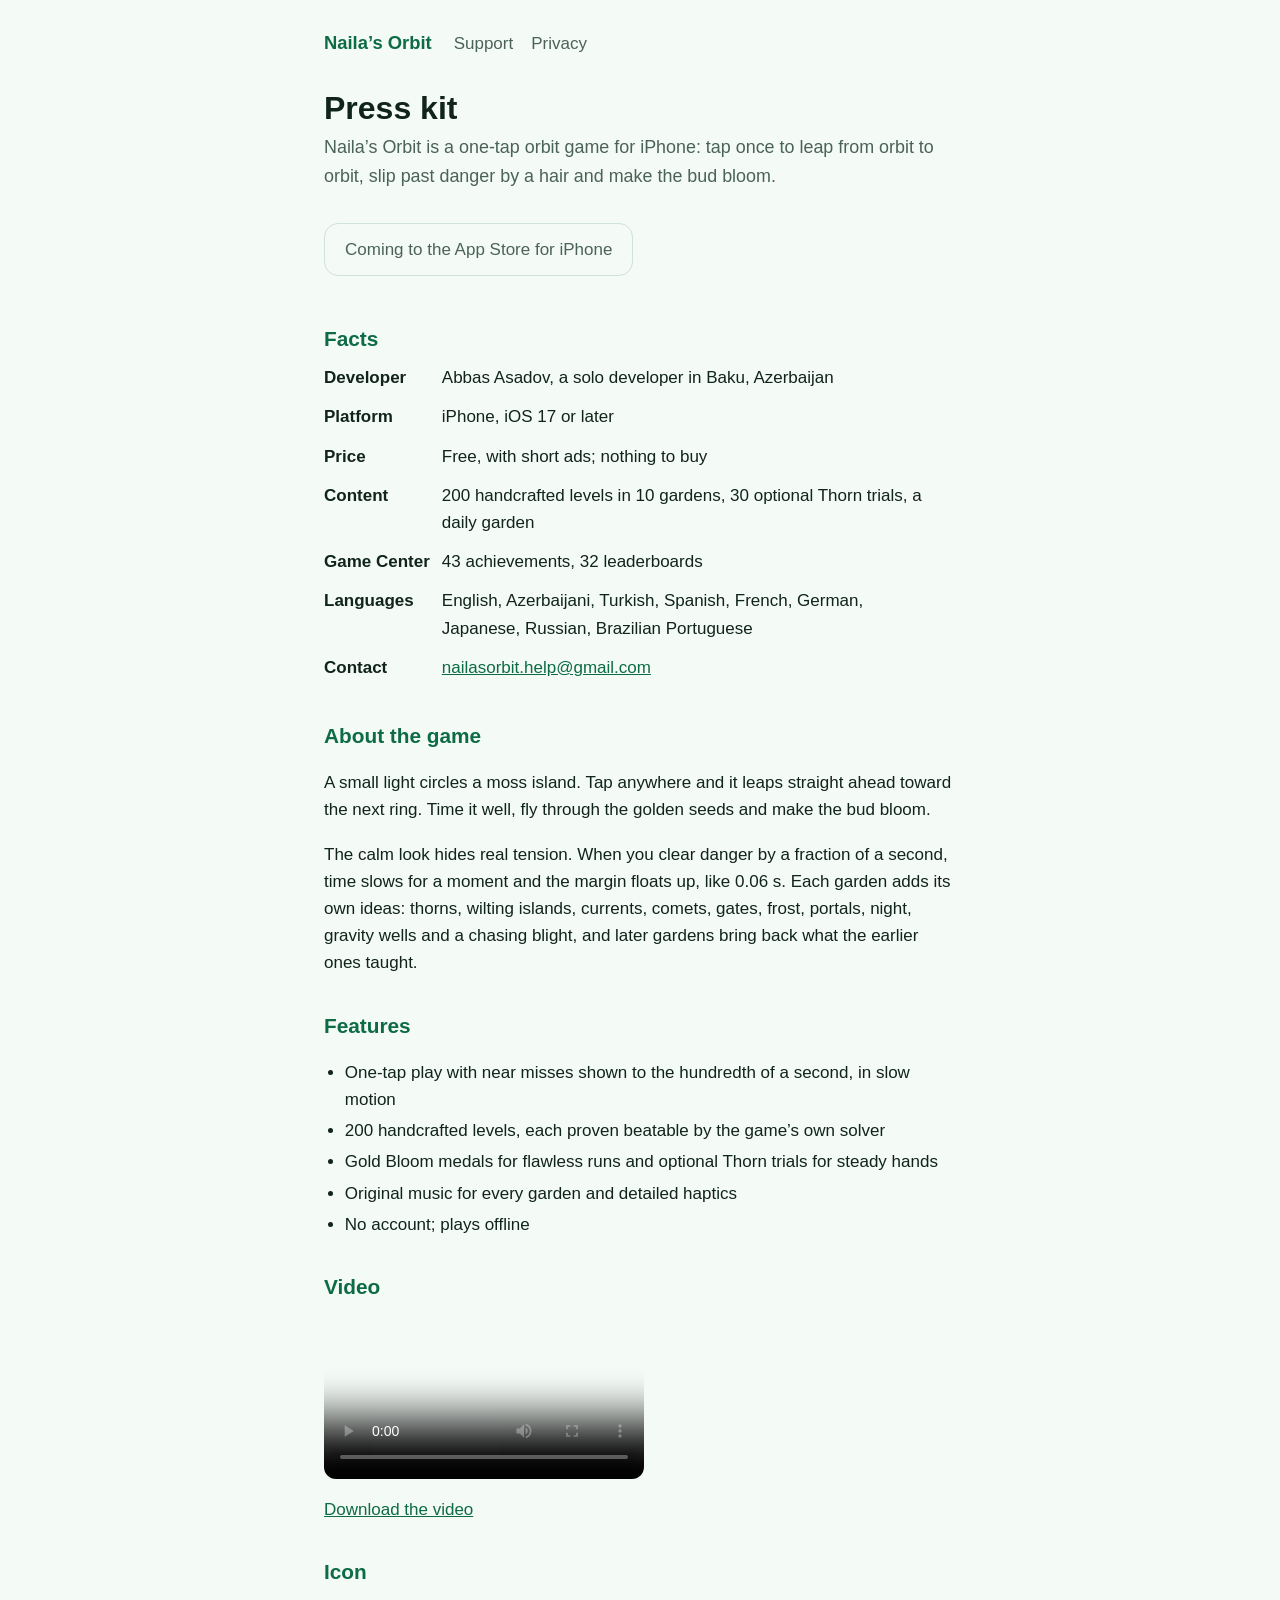
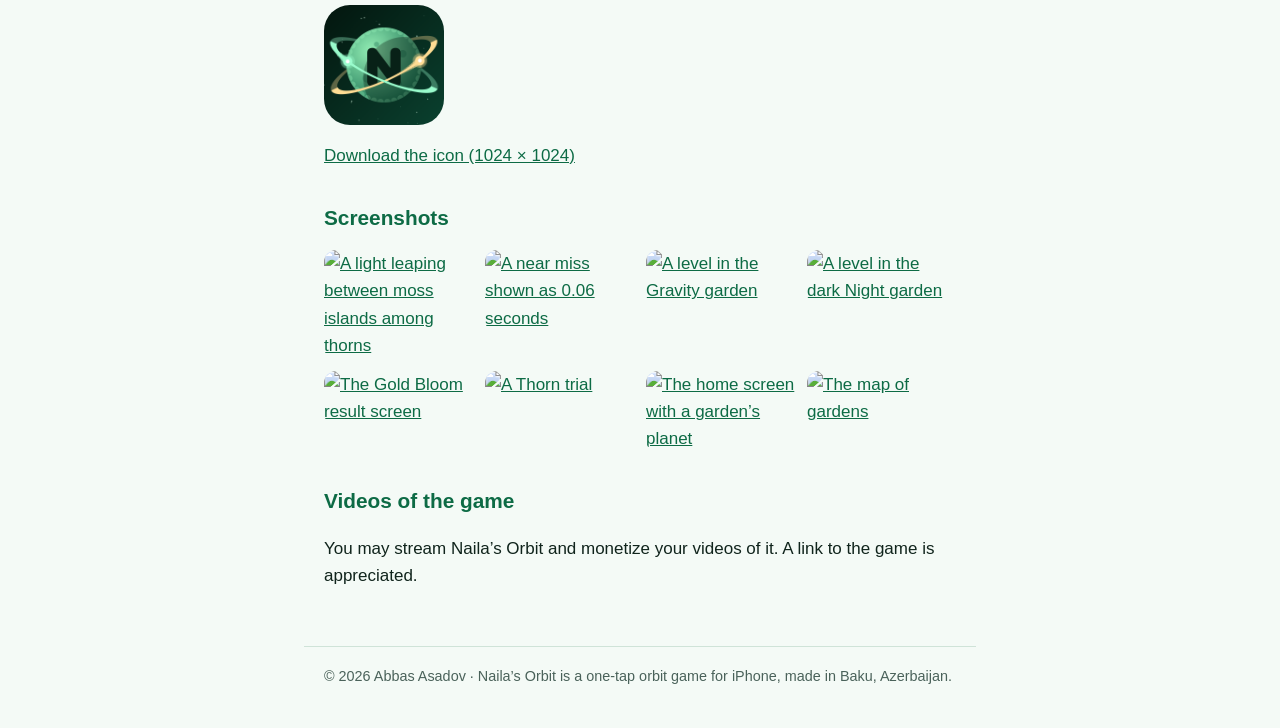
==== press/index.html @ af1edfb5 "Press kit: facts, icon, video" ====
<!doctype html>
<html lang="en">
<head>
<meta charset="utf-8">
<meta name="viewport" content="width=device-width, initial-scale=1">
<meta name="color-scheme" content="dark light">
<title>Naila’s Orbit Press Kit</title>
<meta name="description" content="Facts, screenshots, video and contact for Naila’s Orbit, a one-tap orbit game for iPhone.">
<link rel="stylesheet" href="../style.css">
<style>
.shots{display:grid;grid-template-columns:repeat(auto-fill,minmax(140px,1fr));gap:12px;margin:16px 0}
.shots img{width:100%;height:auto;border-radius:12px;display:block}
video{width:100%;max-width:320px;border-radius:12px;display:block;margin:16px 0}
.icon{width:120px;height:120px;border-radius:26px;display:block;margin:16px 0}
table{border-collapse:collapse;width:100%}
th,td{text-align:left;vertical-align:top;padding:6px 12px 6px 0}
th{font-weight:600;white-space:nowrap}
</style>
</head>
<body>
<header>
<a class="brand" href="../">Naila’s Orbit</a>
<nav aria-label="Pages"><a href="../support/">Support</a><a href="../privacy/">Privacy</a></nav>
</header>
<main>
<h1>Press kit</h1>
<p class="lead">Naila’s Orbit is a one-tap orbit game for iPhone: tap once to leap from orbit to orbit, slip past danger by a hair and make the bud bloom.</p>
<span class="soon">Coming to the App Store for iPhone</span>

<h2>Facts</h2>
<table>
<tr><th scope="row">Developer</th><td>Abbas Asadov, a solo developer in Baku, Azerbaijan</td></tr>
<tr><th scope="row">Platform</th><td>iPhone, iOS 17 or later</td></tr>
<tr><th scope="row">Price</th><td>Free, with short ads; nothing to buy</td></tr>
<tr><th scope="row">Content</th><td>200 handcrafted levels in 10 gardens, 30 optional Thorn trials, a daily garden</td></tr>
<tr><th scope="row">Game Center</th><td>43 achievements, 32 leaderboards</td></tr>
<tr><th scope="row">Languages</th><td>English, Azerbaijani, Turkish, Spanish, French, German, Japanese, Russian, Brazilian Portuguese</td></tr>
<tr><th scope="row">Contact</th><td><a href="mailto:nailasorbit.help@gmail.com">nailasorbit.help@gmail.com</a></td></tr>
</table>

<h2>About the game</h2>
<p>A small light circles a moss island. Tap anywhere and it leaps straight ahead toward the next ring. Time it well, fly through the golden seeds and make the bud bloom.</p>
<p>The calm look hides real tension. When you clear danger by a fraction of a second, time slows for a moment and the margin floats up, like 0.06 s. Each garden adds its own ideas: thorns, wilting islands, currents, comets, gates, frost, portals, night, gravity wells and a chasing blight, and later gardens bring back what the earlier ones taught.</p>

<h2>Features</h2>
<ul>
<li>One-tap play with near misses shown to the hundredth of a second, in slow motion</li>
<li>200 handcrafted levels, each proven beatable by the game’s own solver</li>
<li>Gold Bloom medals for flawless runs and optional Thorn trials for steady hands</li>
<li>Original music for every garden and detailed haptics</li>
<li>No account; plays offline</li>
</ul>

<h2>Video</h2>
<video controls playsinline preload="metadata" poster="shots/01.jpg" src="preview.mp4" aria-label="Gameplay preview of Naila’s Orbit"></video>
<p><a href="preview.mp4">Download the video</a></p>

<h2>Icon</h2>
<img class="icon" src="icon.png" alt="The Naila’s Orbit app icon">
<p><a href="icon.png">Download the icon (1024 × 1024)</a></p>

<h2>Screenshots</h2>
<div class="shots">
<a href="shots/01.jpg"><img loading="lazy" src="shots/01.jpg" alt="A light leaping between moss islands among thorns"></a>
<a href="shots/02.jpg"><img loading="lazy" src="shots/02.jpg" alt="A near miss shown as 0.06 seconds"></a>
<a href="shots/03.jpg"><img loading="lazy" src="shots/03.jpg" alt="A level in the Gravity garden"></a>
<a href="shots/04.jpg"><img loading="lazy" src="shots/04.jpg" alt="A level in the dark Night garden"></a>
<a href="shots/05.jpg"><img loading="lazy" src="shots/05.jpg" alt="The Gold Bloom result screen"></a>
<a href="shots/06.jpg"><img loading="lazy" src="shots/06.jpg" alt="A Thorn trial"></a>
<a href="shots/07.jpg"><img loading="lazy" src="shots/07.jpg" alt="The home screen with a garden’s planet"></a>
<a href="shots/08.jpg"><img loading="lazy" src="shots/08.jpg" alt="The map of gardens"></a>
</div>

<h2>Videos of the game</h2>
<p>You may stream Naila’s Orbit and monetize your videos of it. A link to the game is appreciated.</p>
</main>
<footer>© 2026 Abbas Asadov · Naila’s Orbit is a one-tap orbit game for iPhone, made in Baku, Azerbaijan.</footer>
</body>
</html>
---- style.css ----
:root { color-scheme: dark light; --bg: #0b1514; --card: #12201e; --text: #eff8f1; --muted: #a7bbb1;
  --mint: #8cffc2; --line: #24403a; --warn: #ffe27a; --warn-text: #2b2200; }
@media (prefers-color-scheme: light) {
  :root { --bg: #f4faf6; --card: #ffffff; --text: #10241c; --muted: #4a625a; --mint: #0d6b45; --line: #cfe3d8; }
}
* { box-sizing: border-box; }
body { margin: 0; background: var(--bg); color: var(--text); line-height: 1.6;
  font: 17px/1.6 ui-rounded, -apple-system, BlinkMacSystemFont, "Segoe UI", Roboto, sans-serif; }
header, main, footer { max-width: 42rem; margin: 0 auto; padding: 0 20px; }
header { padding-top: 28px; display: flex; flex-wrap: wrap; gap: 8px 22px; align-items: baseline; }
header a.brand { font-weight: 800; font-size: 1.15rem; color: var(--mint); text-decoration: none; }
nav a { margin-right: 18px; color: var(--muted); text-decoration: none; }
nav a:hover, nav a:focus { color: var(--text); text-decoration: underline; }
main { padding-top: 12px; padding-bottom: 40px; }
h1 { font-size: 2rem; line-height: 1.2; margin: 1.2rem 0 0.4rem; }
h2 { font-size: 1.3rem; margin: 2rem 0 0.2rem; color: var(--mint); }
h3 { font-size: 1.08rem; margin: 1.4rem 0 0; }
a { color: var(--mint); }
ul { padding-left: 1.3rem; } li { margin: 0.25rem 0; }
code { background: var(--card); border: 1px solid var(--line); border-radius: 6px; padding: 0 5px; font-size: 0.92em; }
footer { padding-bottom: 40px; color: var(--muted); font-size: 0.9rem; border-top: 1px solid var(--line);
  padding-top: 18px; max-width: 42rem; }
.lead { font-size: 1.12rem; color: var(--muted); margin-top: 0; }
.cta { display: inline-block; margin: 14px 0; padding: 12px 20px; border-radius: 14px; background: var(--mint);
  color: #06201a; font-weight: 800; text-decoration: none; }
.soon { display: inline-block; margin: 14px 0; padding: 12px 20px; border-radius: 14px; border: 1px solid var(--line);
  color: var(--muted); }
mark.todo { background: var(--warn); color: var(--warn-text); padding: 0 4px; border-radius: 4px; font-weight: 700; }
.draft { background: var(--warn); color: var(--warn-text); text-align: center; padding: 8px 12px; font-weight: 700; }
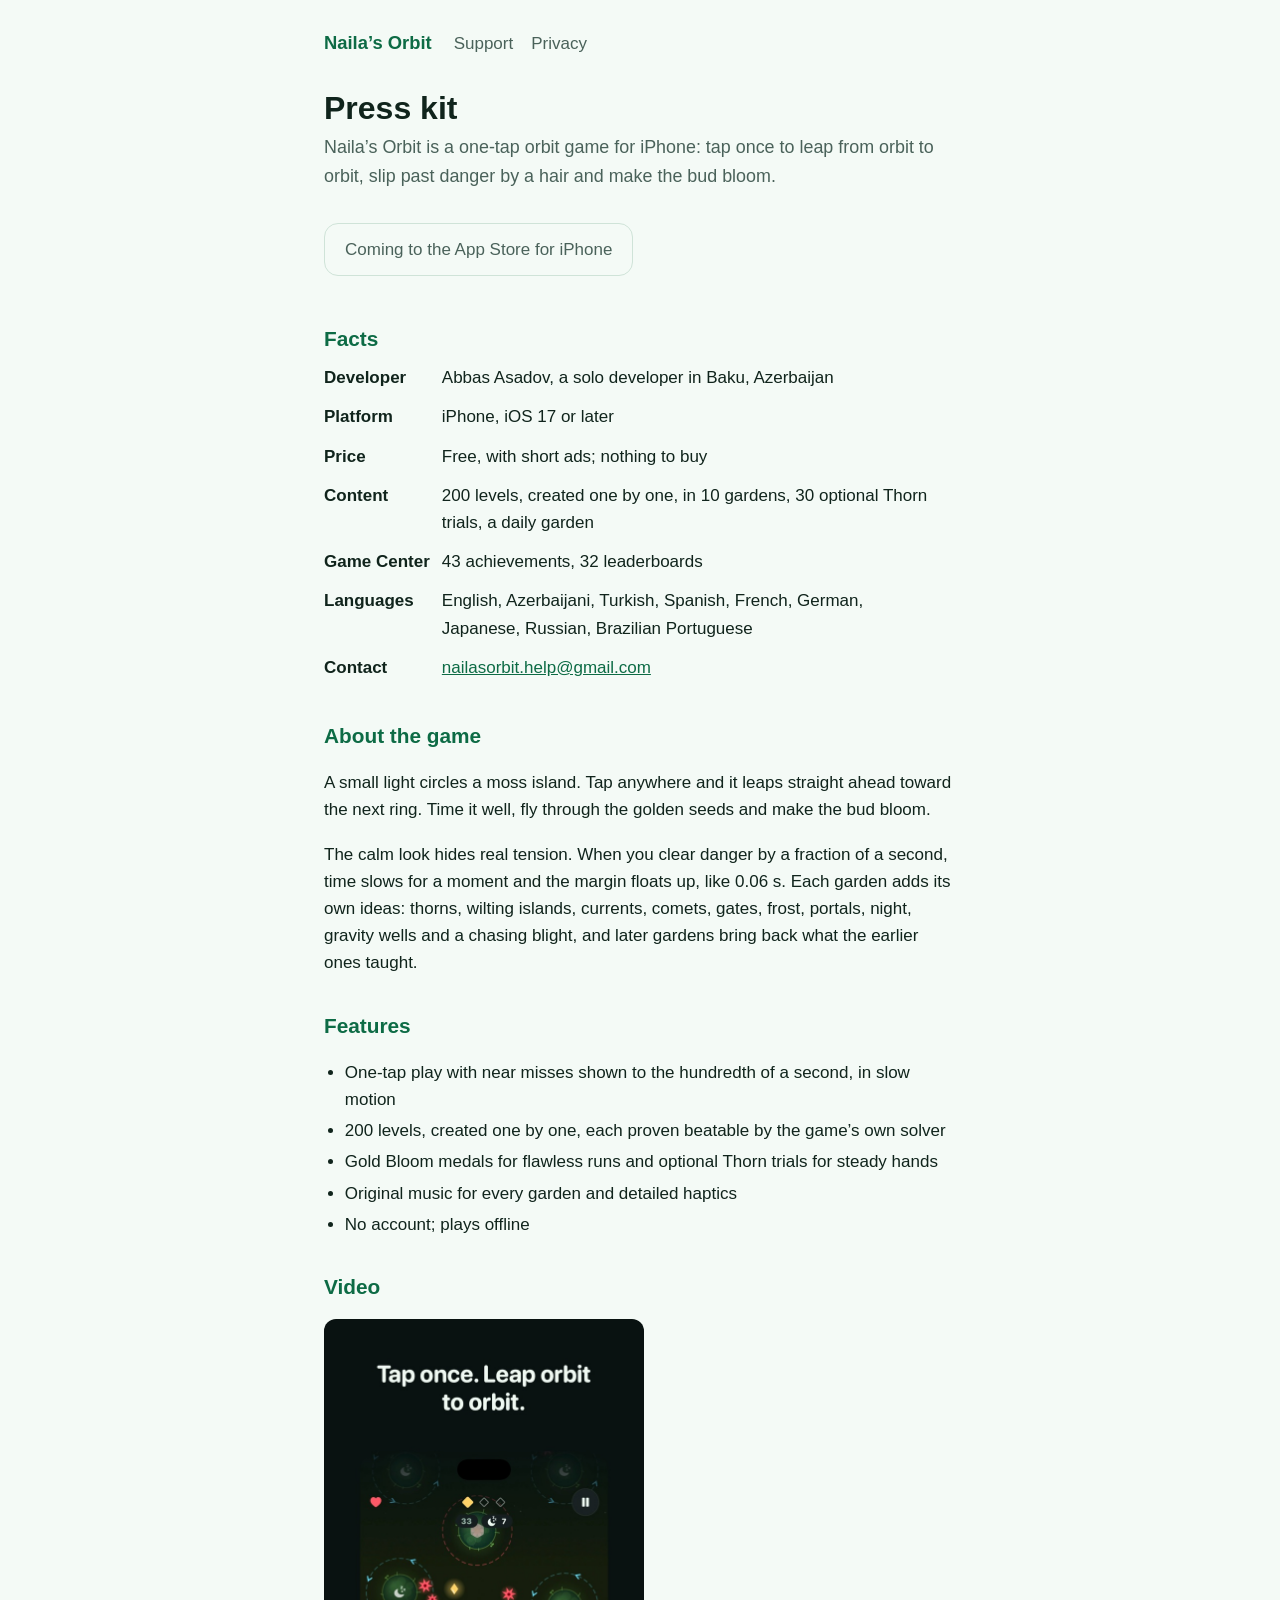
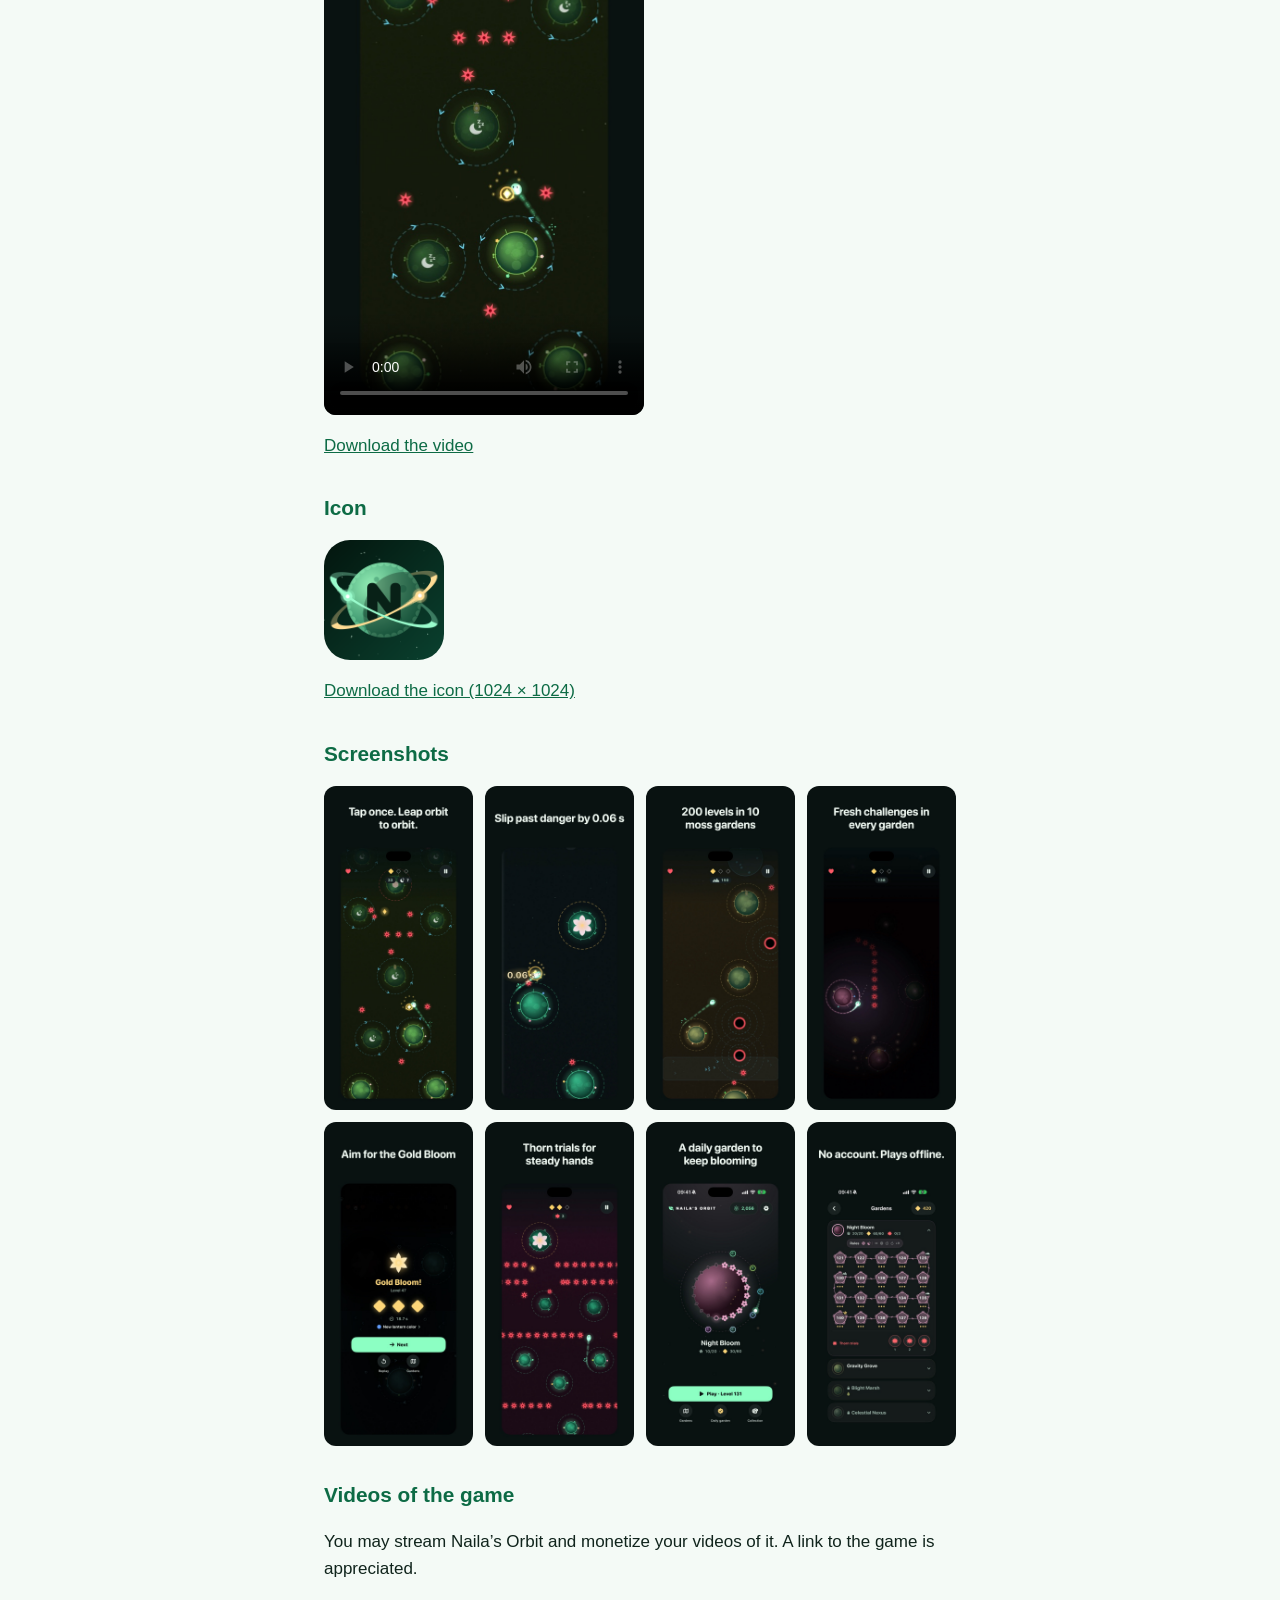
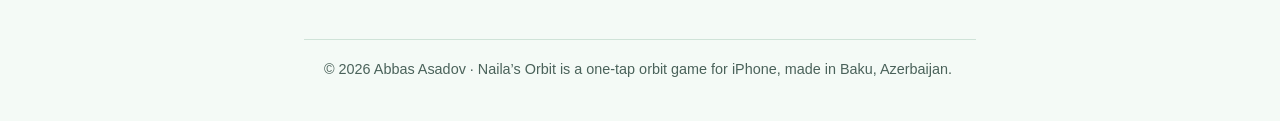
==== commit c967d44a: "Press kit: levels are created one by one Co-Authored-By: Claude Opus 5.5 <noreply@anthropic.com>" ====
--- a/press/index.html
+++ b/press/index.html
@@ -32,7 +32,7 @@
 <tr><th scope="row">Developer</th><td>Abbas Asadov, a solo developer in Baku, Azerbaijan</td></tr>
 <tr><th scope="row">Platform</th><td>iPhone, iOS 17 or later</td></tr>
 <tr><th scope="row">Price</th><td>Free, with short ads; nothing to buy</td></tr>
-<tr><th scope="row">Content</th><td>200 handcrafted levels in 10 gardens, 30 optional Thorn trials, a daily garden</td></tr>
+<tr><th scope="row">Content</th><td>200 levels, created one by one, in 10 gardens, 30 optional Thorn trials, a daily garden</td></tr>
 <tr><th scope="row">Game Center</th><td>43 achievements, 32 leaderboards</td></tr>
 <tr><th scope="row">Languages</th><td>English, Azerbaijani, Turkish, Spanish, French, German, Japanese, Russian, Brazilian Portuguese</td></tr>
 <tr><th scope="row">Contact</th><td><a href="mailto:nailasorbit.help@gmail.com">nailasorbit.help@gmail.com</a></td></tr>
@@ -45,7 +45,7 @@
 <h2>Features</h2>
 <ul>
 <li>One-tap play with near misses shown to the hundredth of a second, in slow motion</li>
-<li>200 handcrafted levels, each proven beatable by the game’s own solver</li>
+<li>200 levels, created one by one, each proven beatable by the game’s own solver</li>
 <li>Gold Bloom medals for flawless runs and optional Thorn trials for steady hands</li>
 <li>Original music for every garden and detailed haptics</li>
 <li>No account; plays offline</li>
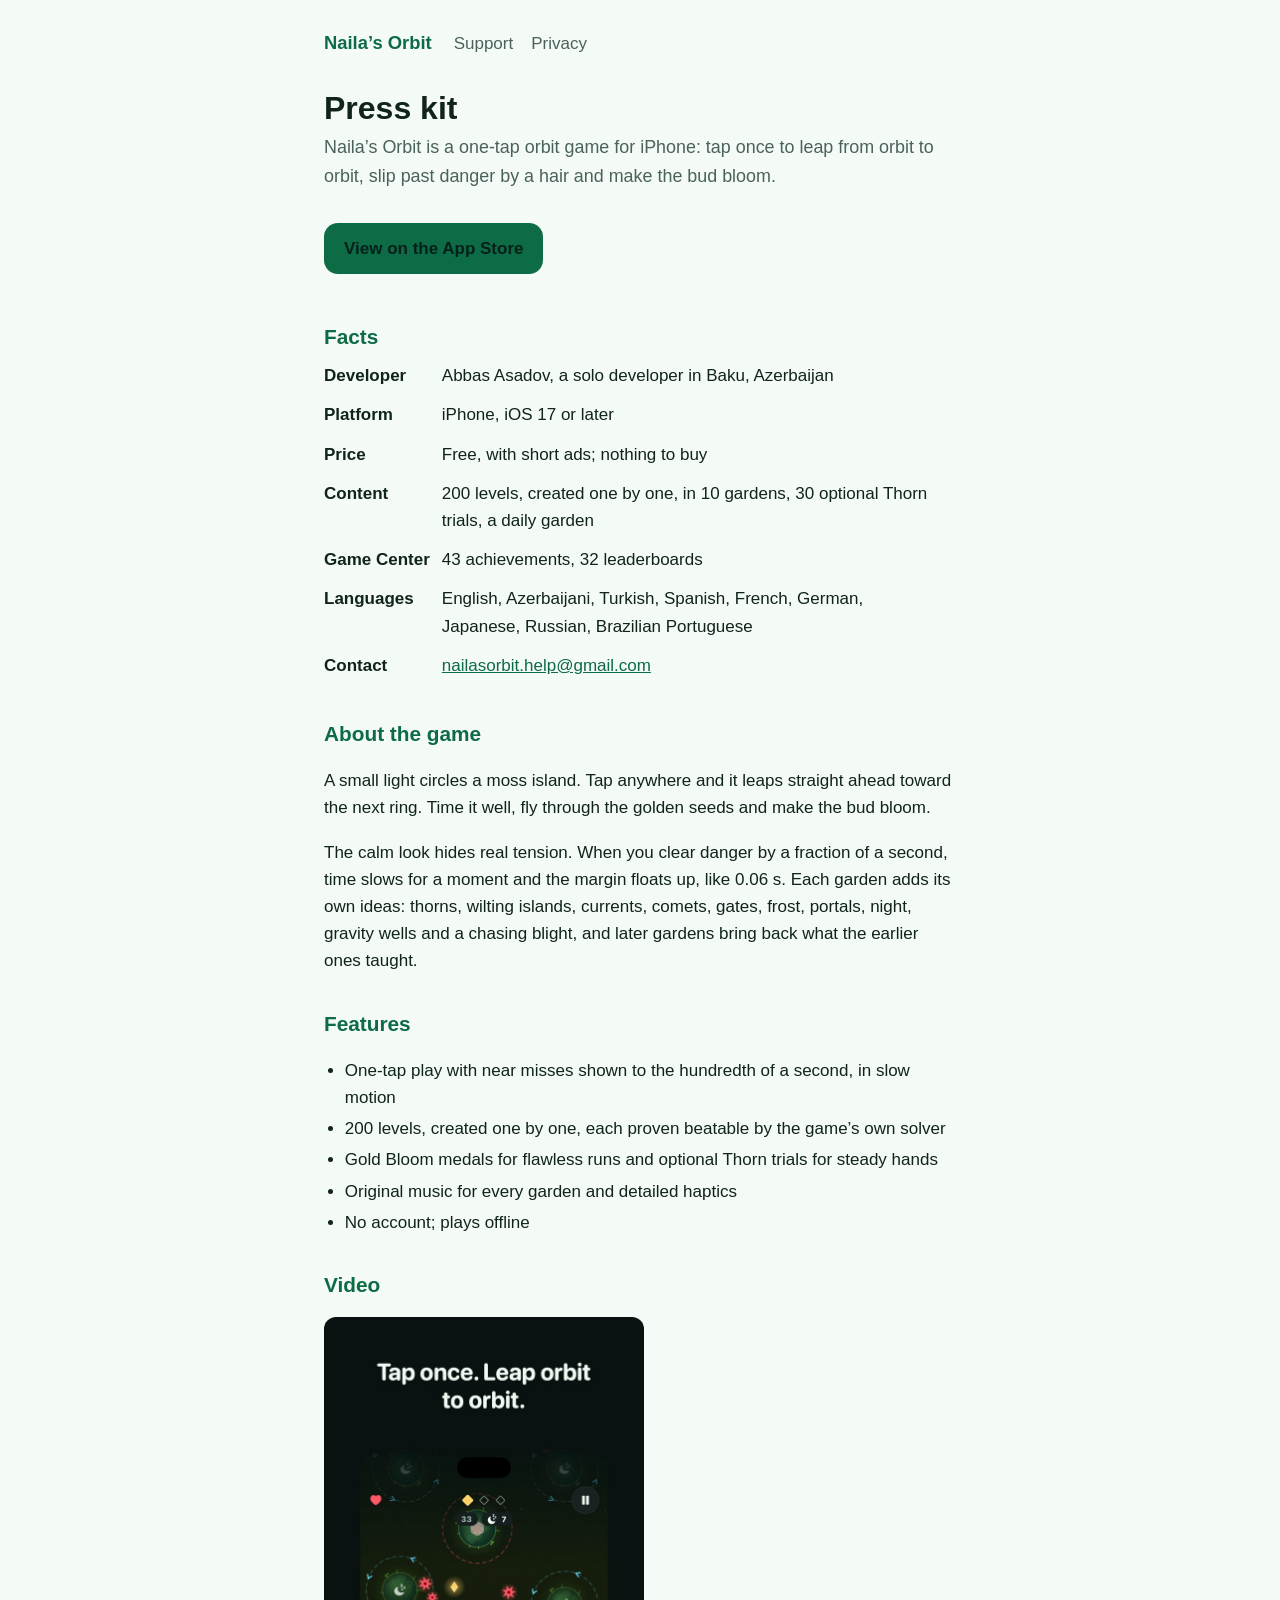
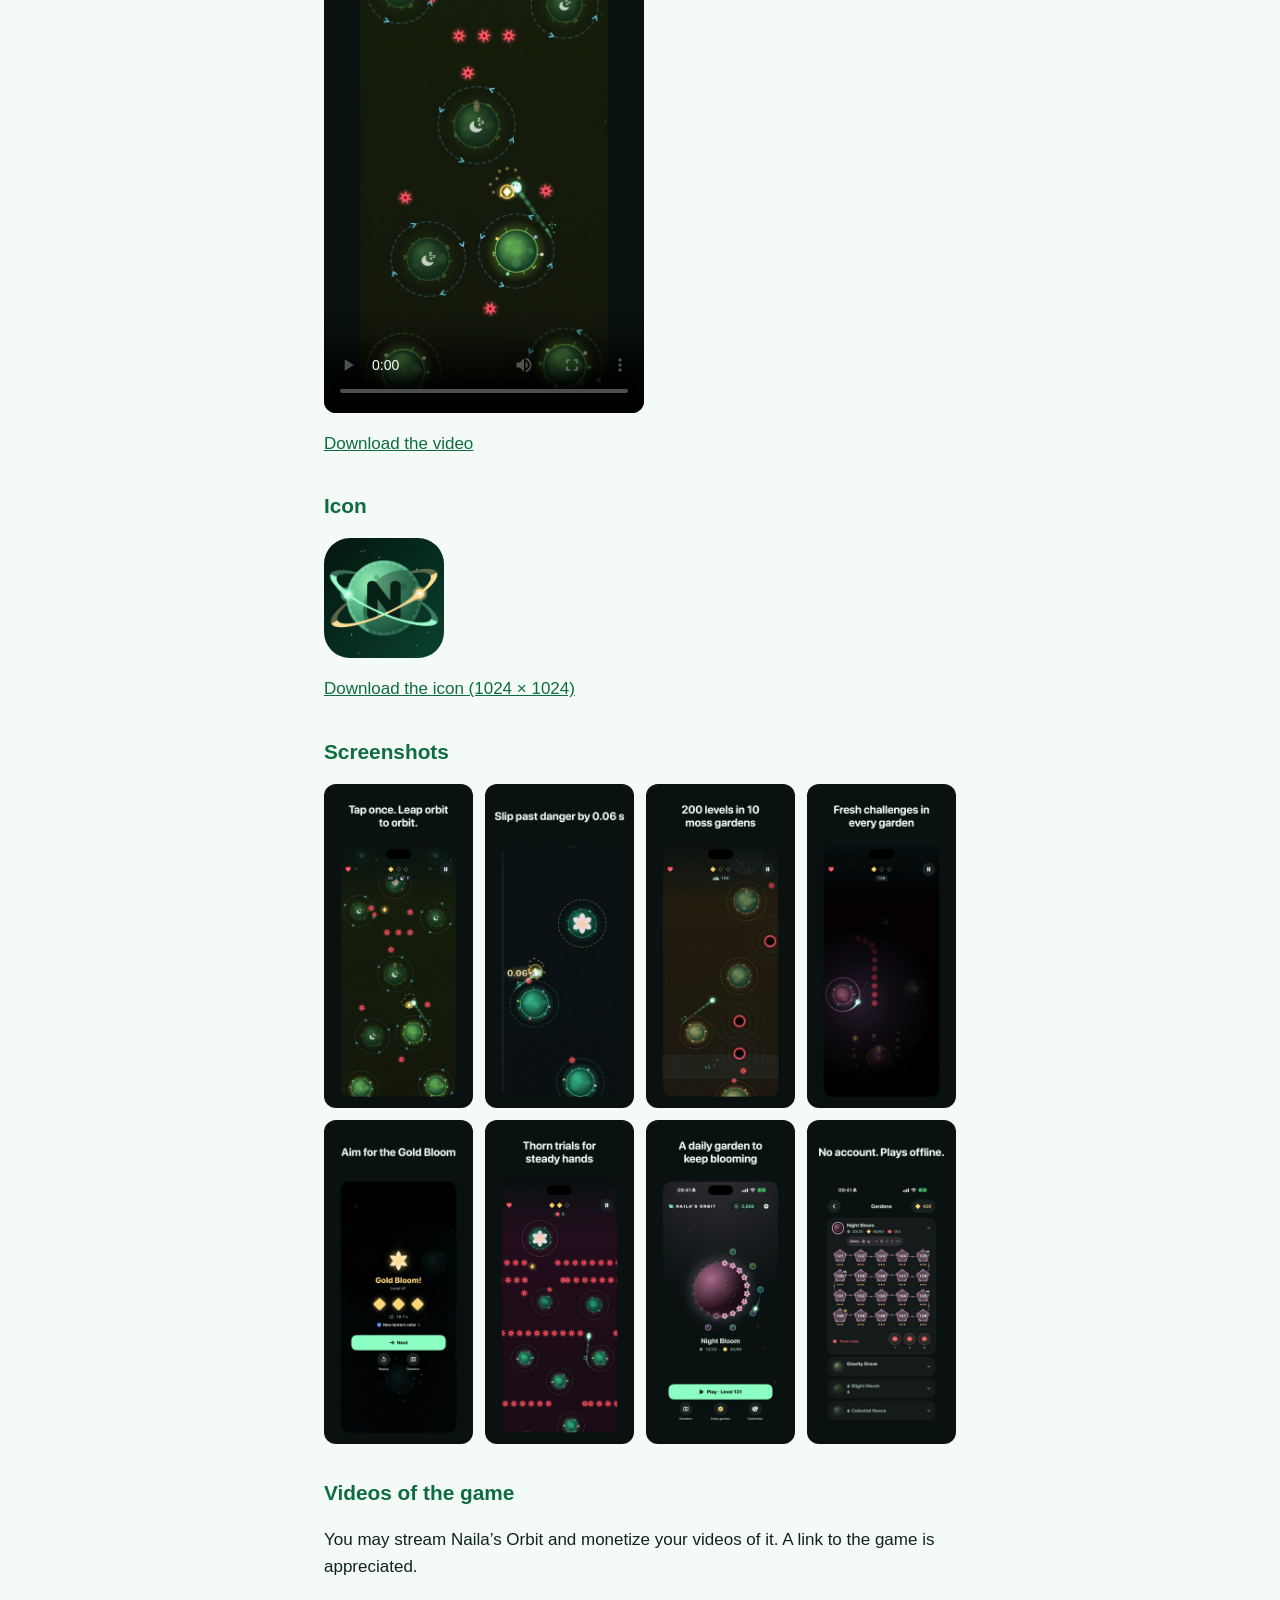
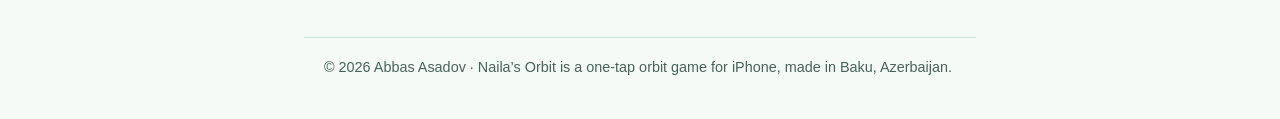
==== commit f1ed203e: "Press kit: View on the App Store" ====
--- a/press/index.html
+++ b/press/index.html
@@ -25,7 +25,7 @@
 <main>
 <h1>Press kit</h1>
 <p class="lead">Naila’s Orbit is a one-tap orbit game for iPhone: tap once to leap from orbit to orbit, slip past danger by a hair and make the bud bloom.</p>
-<span class="soon">Coming to the App Store for iPhone</span>
+<a class="cta" href="https://apps.apple.com/app/nailas-orbit/id6824633136">View on the App Store</a>
 
 <h2>Facts</h2>
 <table>
